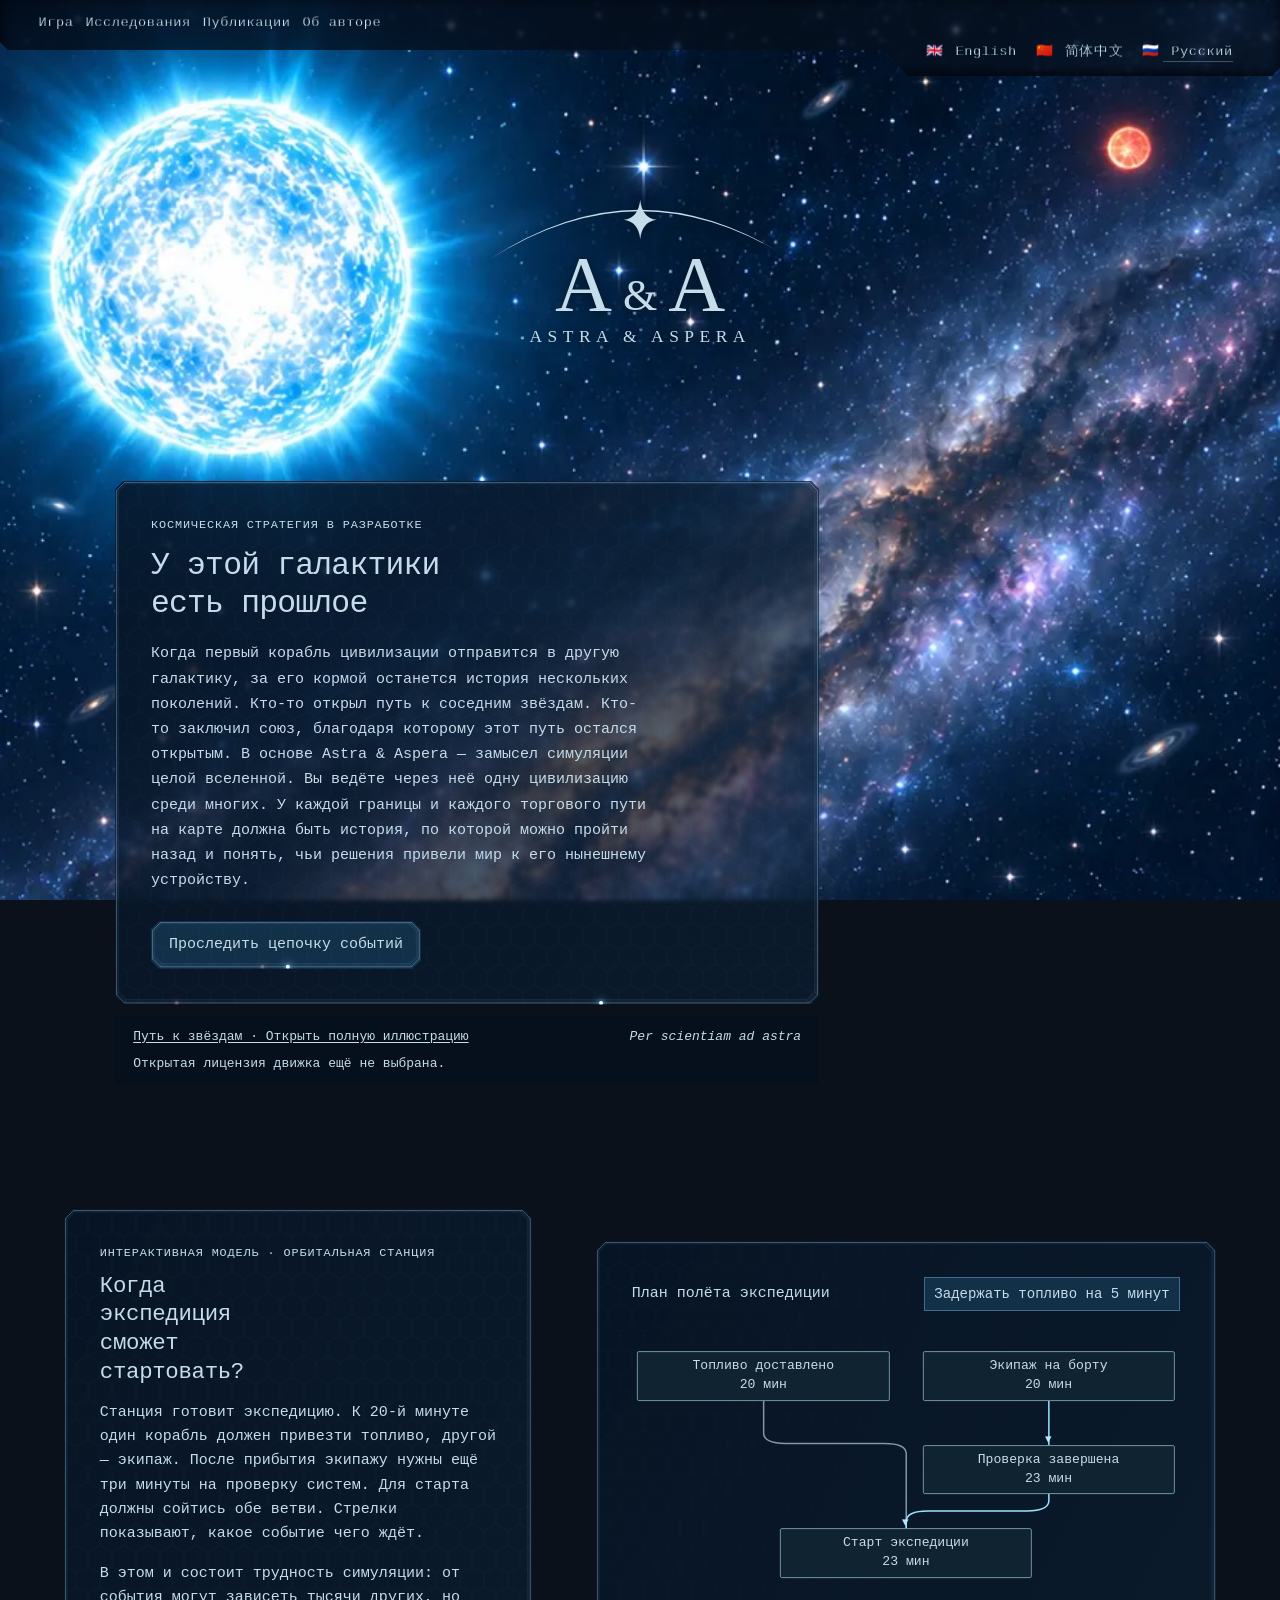
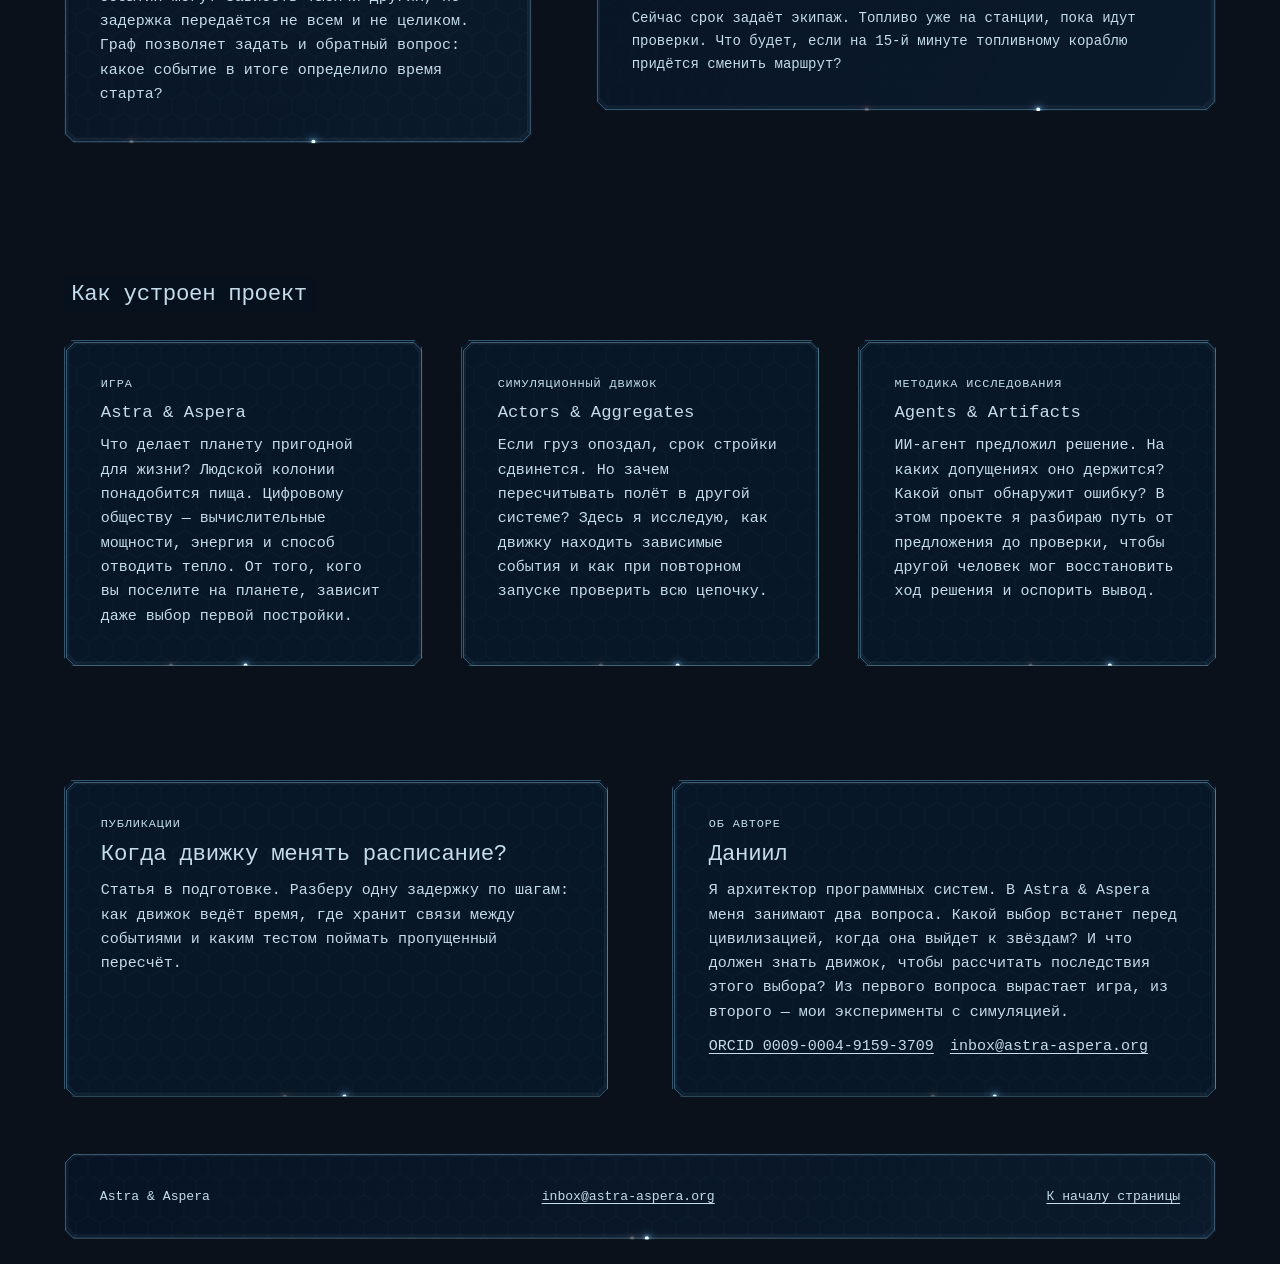
==== ru/index.html @ 6ee866bf "Publish site from c9730935cf9555c6093645570d5fc74ddfaf98fb" ====
<!doctype html>
<html lang="ru">
<head>
  <meta charset="utf-8">
  <meta name="viewport" content="width=device-width, initial-scale=1">
  <meta name="robots" content="noindex">
  <meta name="description" content="Astra &amp; Aspera — космическая стратегия в разработке и независимое исследование причинной симуляции.">
  <title>Astra &amp; Aspera — космическая стратегия и исследования симуляции</title>
  <link rel="icon" href="data:,">
  <link rel="stylesheet" href="../assets/site-b5607287b149.css">
  <link rel="stylesheet" href="../assets/shuttle-39457a4072d8.css">
  <link rel="stylesheet" href="../assets/engraving-8d20823aba18.css">
  <script src="../assets/engraving-d475fd529388.js" defer></script>
  <script src="../assets/prism-light-0531a4c3f6a3.js" defer></script>
  
  <script src="../assets/site-c5b9c8549734.js" defer></script>
<link rel="alternate" hreflang="en" href="https://ru.astra-aspera.org/en/">
<link rel="alternate" hreflang="ru" href="https://ru.astra-aspera.org/ru/">
<link rel="alternate" hreflang="zh-hans" href="https://ru.astra-aspera.org/zh-hans/">
</head>
<body data-locale="ru">
  <div class="world" aria-hidden="true"><div class="flight-sky" aria-hidden="true"><img class="world-art" src="../assets/world-672-7d5450fd6c4e.webp" srcset="../assets/world-448-f3edd1e301c7.webp 448w, ../assets/world-512-ac9b28bb1cc3.webp 512w, ../assets/world-672-7d5450fd6c4e.webp 672w, ../assets/world-887-c8f893ffc54e.webp 887w" sizes="(max-width: 600px) max(100vw, 59vh), max(100vw, 50vh)" width="887" height="1774" fetchpriority="high" alt=""><i hidden></i></div></div>
  <a class="skip" href="#main" data-copy="skip">Перейти к содержанию</a>
  <header class="site-header">
    <div class="shell header-inner">
      
      <nav class="primary-nav" data-label="navigation" aria-label="Основная навигация">
        <a href="#game" data-copy="game">Игра</a>
        <a href="#research" data-copy="research">Исследования</a>
        <a href="#publications" data-copy="publications">Публикации</a>
        <a href="#about" data-copy="about">Об авторе</a>
      </nav>
      <nav class="languages" data-label="languages" aria-label="Выбор языка страницы">
        <a href="../en/" hreflang="en" lang="en" data-lang="en"><span aria-hidden="true">🇬🇧</span> English</a>
        <a href="../zh-hans/" hreflang="zh-Hans" lang="zh-Hans" data-lang="zh-hans"><span aria-hidden="true">🇨🇳</span> 简体中文</a>
        <a href="../ru/" hreflang="ru" lang="ru" data-lang="ru" aria-current="true"><span aria-hidden="true">🇷🇺</span> Русский</a>
      </nav>
    </div>
  </header>

  <main id="main">
    <section class="hero" id="top" aria-labelledby="hero-title">
      
      <div class="sky-sign" role="img" aria-label="Astra &amp; Aspera">
        <svg viewBox="0 0 460 180" aria-hidden="true"><path d="M66 69 Q230 -39 394 69 Q230 -36 66 69Z" fill="currentColor"/><path d="M230 4 Q232 24 248 26 Q232 28 230 47 Q228 28 212 26 Q228 24 230 4Z" fill="currentColor"/>
        <text x="230" y="124" text-anchor="middle" font-family="Georgia,serif" font-size="86" fill="currentColor">A<tspan font-size="48"> &amp; </tspan>A</text>
        <text x="230" y="159" text-anchor="middle" font-family="Georgia,serif" font-size="19" letter-spacing="6" fill="currentColor">ASTRA &amp; ASPERA</text></svg>
      </div><div class="shell hero-grid">
        <div class="hero-copy">
          <p class="section-label" data-copy="heroLabel">Космическая стратегия в разработке</p>
          <h1 id="hero-title" data-copy="heroTitle">У этой галактики есть прошлое</h1>
          <p class="hero-intro" data-copy="heroIntro">Когда первый корабль цивилизации отправится в другую галактику, за его кормой останется история нескольких поколений. Кто-то открыл путь к соседним звёздам. Кто-то заключил союз, благодаря которому этот путь остался открытым. В основе Astra &amp; Aspera — замысел симуляции целой вселенной. Вы ведёте через неё одну цивилизацию среди многих. У каждой границы и каждого торгового пути на карте должна быть история, по которой можно пройти назад и понять, чьи решения привели мир к его нынешнему устройству.</p>
          <a class="button" href="#simulation"><span data-copy="seeExample">Проследить цепочку событий</span></a>
        </div>
        <figure class="hero-art">
          <figcaption>
            <a href="../assets/path-to-the-stars-f60a72b9fb0e.webp" class="full-art" data-copy="artCaption">Путь к звёздам · Открыть полную иллюстрацию</a>
            <span data-copy="motto" class="motto" lang="la">Per scientiam ad astra</span>
            <span class="license-note" data-copy="licenseNote">Открытая лицензия движка ещё не выбрана.</span>
          </figcaption>
        </figure>
      </div>
    </section>

    <section class="shell simulation" id="simulation" aria-labelledby="simulation-title">
      <div class="section-intro">
        <p class="section-label" data-copy="simulationLabel">Интерактивная модель · Орбитальная станция</p>
        <h2 id="simulation-title" data-copy="simulationTitle">Когда экспедиция сможет стартовать?</h2>
        <p data-copy="simulationBody">Станция готовит экспедицию. К 20-й минуте один корабль должен привезти топливо, другой — экипаж. После прибытия экипажу нужны ещё три минуты на проверку систем. Для старта должны сойтись обе ветви. Стрелки показывают, какое событие чего ждёт.</p>
        <p class="graph-problem" data-copy="problem">В этом и состоит трудность симуляции: от события могут зависеть тысячи других, но задержка передаётся не всем и не целиком. Граф позволяет задать и обратный вопрос: какое событие в итоге определило время старта?</p>
      </div>
      <div class="timeline prism" id="timeline">
        <div class="timeline-header">
          <p data-copy="timelineTitle">План полёта экспедиции</p>
          <button type="button" id="delay" aria-pressed="false" data-copy="applyDelay">Задержать топливо на 5 минут</button>
        </div>
        <span hidden data-copy="changed">Топливо опоздало на пять минут, а старт сдвинулся всего на две. Три минуты задержки пришлись на проверку систем. Теперь экспедиция ждёт топливо. Расписание экипажа пересчитывать не пришлось.</span>
        <span hidden data-copy="resetDelay">Вернуть исходный маршрут</span>
        <span hidden id="minute-format">{n} мин</span>
        <div class="causal-map">
          <svg class="routes" viewBox="0 0 100 100" preserveAspectRatio="none" aria-hidden="true">
            <path class="fuel-link" d="M24 18 V40 Q24 44 28 44 H46 Q50 44 50 48 V83"/>
            <path class="crew-link" d="M76 18 V53 M76 54 V66 Q76 70 72 70 H54 Q50 70 50 74 V83"/>
          </svg>
          <div class="event arrival-a"><span data-copy="missionA">Топливо доставлено</span><strong id="arrival-a" data-time="20">20 мин</strong></div>
          <div class="event arrival-b"><span data-copy="missionB">Экипаж на борту</span><strong id="arrival-b" data-time="20">20 мин</strong></div>
          <div class="event checked"><span data-copy="checks">Проверка завершена</span><strong id="checked" data-time="23">23 мин</strong></div>
          <div class="event departs"><span data-copy="departure">Старт экспедиции</span><strong id="departs" data-time="23">23 мин</strong></div>
        </div>
        <p class="timeline-note" id="timeline-note" role="status" data-copy="baseline">Сейчас срок задаёт экипаж. Топливо уже на станции, пока идут проверки. Что будет, если на 15-й минуте топливному кораблю придётся сменить маршрут?</p>
      </div>
    </section>

    <section class="shell directions" aria-labelledby="directions-title">
      <h2 id="directions-title" data-copy="directionsTitle">Как устроен проект</h2>
      <div class="direction-grid">
        <article id="game">
          <p class="section-label" data-copy="game">Игра</p>
          <h3 data-copy="gameName">Astra &amp; Aspera</h3>
          <p data-copy="gameBody">Что делает планету пригодной для жизни? Людской колонии понадобится пища. Цифровому обществу — вычислительные мощности, энергия и способ отводить тепло. От того, кого вы поселите на планете, зависит даже выбор первой постройки.</p>
        </article>
        <article id="research">
          <p class="section-label" data-copy="engineLabel">Симуляционный движок</p>
          <h3 data-copy="engineName">Actors &amp; Aggregates</h3>
          <p data-copy="engineBody">Если груз опоздал, срок стройки сдвинется. Но зачем пересчитывать полёт в другой системе? Здесь я исследую, как движку находить зависимые события и как при повторном запуске проверить всю цепочку.</p>
        </article>
        <article>
          <p class="section-label" data-copy="methodLabel">Методика исследования</p>
          <h3 data-copy="methodName">Agents &amp; Artifacts</h3>
          <p data-copy="methodBody">ИИ-агент предложил решение. На каких допущениях оно держится? Какой опыт обнаружит ошибку? В этом проекте я разбираю путь от предложения до проверки, чтобы другой человек мог восстановить ход решения и оспорить вывод.</p>
        </article>
      </div>
    </section>

    <section class="shell closing">
      <article id="publications">
        <p class="section-label" data-copy="publications">Публикации</p>
        <h2 data-copy="articleTitle">Когда движку менять расписание?</h2>
        <p data-copy="articleBody">Статья в подготовке. Разберу одну задержку по шагам: как движок ведёт время, где хранит связи между событиями и каким тестом поймать пропущенный пересчёт.</p>
      </article>
      <article id="about">
        <p class="section-label" data-copy="about">Об авторе</p>
        <h2 data-copy="authorName">Даниил</h2>
        <p data-copy="authorBody">Я архитектор программных систем. В Astra &amp; Aspera меня занимают два вопроса. Какой выбор встанет перед цивилизацией, когда она выйдет к звёздам? И что должен знать движок, чтобы рассчитать последствия этого выбора? Из первого вопроса вырастает игра, из второго — мои эксперименты с симуляцией.</p>
        <div class="contact-links">
          <a href="https://orcid.org/0009-0004-9159-3709">ORCID 0009-0004-9159-3709</a>
          <!--email_off-->
          <a href="mailto:inbox@astra-aspera.org">inbox@astra-aspera.org</a>
          <!--/email_off-->
        </div>
      </article>
    </section>
  </main>
  <footer class="shell footer"><span>Astra &amp; Aspera</span><a href="mailto:inbox@astra-aspera.org">inbox@astra-aspera.org</a><a href="#top" data-copy="backTop">К началу страницы</a></footer>
</body>
</html>
---- assets/site-b5607287b149.css ----
:root {
  color-scheme: dark;
  --ink: #f5efe4;
  --muted: #bdc6cc;
  --warm: #e8b27e;
  --cool: #9ddce5;
  --line: #394653;
  --dark: #0a111a;
  font: 100%/1.6 system-ui, sans-serif;
  background: var(--dark);
  color: var(--ink);
}

* { box-sizing: border-box; }
body { margin: 0; }
a { color: inherit; }
a:focus-visible, button:focus-visible { outline: 2px solid var(--cool); outline-offset: 5px; }
button { font: inherit; }
section, article { scroll-margin-block-start: 1.5rem; }
h1, h2, h3, p, figure { margin: 0; }
h1, h2, h3 { font-family: Georgia, "Songti SC", "Noto Serif CJK SC", serif; font-weight: 400; line-height: 1.1; }
h2 { font-size: clamp(2.1rem, 4vw, 3.65rem); letter-spacing: -.03em; }
h3 { font-size: clamp(1.65rem, 2.6vw, 2.25rem); }
p { color: var(--muted); }

.shell { width: min(87.5rem, calc(100% - 2 * clamp(1.25rem, 5vw, 5rem))); margin-inline: auto; }
.skip { position: fixed; inset: .75rem auto auto .75rem; padding: .5rem 1rem; background: var(--dark); z-index: 2; transform: translateY(-200%); }
.skip:focus { transform: translateY(0); }
.site-header { position: relative; border-bottom: 1px solid var(--line); background: #0b121be8; }
.header-inner { min-height: 4.75rem; display: grid; grid-template-columns: auto 1fr auto; align-items: center; gap: 1.3rem; }
.brand { display: inline-flex; align-items: center; gap: .65rem; text-decoration: none; font: 1.2rem/1.2 Georgia, serif; white-space: nowrap; }
.brand-mark { color: var(--warm); font-size: 1.4rem; text-shadow: 0 0 .65rem #e8b27e70; }
.primary-nav { display: flex; justify-content: center; gap: clamp(.8rem, 2vw, 2.2rem); }
.primary-nav a, .languages a { text-decoration: none; font-size: .875rem; }
.primary-nav a { color: var(--muted); }
.primary-nav a:hover, .footer a:hover { color: var(--warm); }
.languages { display: flex; align-items: center; gap: .15rem; }
.languages a { white-space: nowrap; padding: .35rem .5rem; border: 1px solid transparent; color: var(--muted); }
.languages a[aria-current="true"], .languages a:hover { border-color: #a67957; color: var(--ink); background: #8c63451e; }
.languages span { margin-inline-end: .18rem; }

.hero { padding-block: clamp(2.65rem, 7vw, 7rem) clamp(2.5rem, 5.4vw, 5rem); background: radial-gradient(ellipse at 59% 76%, #5139286b 0%, transparent 46%), radial-gradient(ellipse at 89% 20%, #22445865 0%, transparent 52%), var(--dark); }
.hero-grid { display: grid; grid-template-columns: minmax(15rem, 1fr) minmax(0, 1.69fr); align-items: center; gap: clamp(1.6rem, 4.2vw, 4.2rem); }
.prototype-status { display: inline-block; margin-bottom: .85rem; padding: .18rem .5rem; border: 1px solid #7b9ba8; color: var(--cool); font-size: .875rem; }
.section-label { color: var(--warm); font-size: .875rem; font-weight: 650; line-height: 1.4; letter-spacing: .11em; text-transform: uppercase; }
h1 { margin-block: .85rem 1.2rem; font-size: clamp(3.25rem, 5.15vw, 5.8rem); letter-spacing: -.05em; text-wrap: balance; }
.hero-intro { font-size: clamp(1rem, 1.35vw, 1.2rem); max-width: 33ch; }
.button { display: inline-flex; margin-top: 1.75rem; padding: .72rem 1.12rem; border: 1px solid #c28d63; text-decoration: none; color: var(--ink); background: #ab774b24; box-shadow: 2px 2px .85rem #d9955c1f; }
.button:hover { background: #ab774b4f; }
.hero-art { min-width: 0; }
.art-frame { position: relative; padding: .42rem; border: 1px solid #69707d; border-right-color: #e4af81; border-bottom-color: #e4af81; background: #18253364; box-shadow: .3rem .35rem 1.2rem #eeb27d33; }
.art-frame img { display: block; width: 100%; height: auto; }
.hero-art figcaption { display: flex; justify-content: space-between; gap: .4rem 1.1rem; flex-wrap: wrap; margin-top: .7rem; color: var(--muted); font-size: .8125rem; }
.full-art { text-underline-offset: .18em; }
.full-art:hover { color: var(--ink); }
.motto { color: #e0bd9e; font-family: Georgia, serif; font-style: italic; }
.license-note { flex-basis: 100%; }

.simulation { padding-block: clamp(2.6rem, 6vw, 5.7rem); display: grid; grid-template-columns: minmax(0, .86fr) minmax(0, 1.14fr); gap: clamp(1.4rem, 5vw, 5rem); align-items: center; }
.section-intro h2 { margin-block: .65rem .9rem; max-width: 14ch; }
.section-intro > p:last-child { max-width: 45ch; }
.prism { border: 1px solid #677886; border-right-color: #a5c9d5; border-bottom-color: #a5c9d5; background: radial-gradient(ellipse at 0% 0%, #2343556b, transparent 74%), #101c27; box-shadow: 3px 3px .9rem #7acbe51b; }
.timeline { position: relative; isolation: isolate; padding: clamp(1rem, 2vw, 1.65rem); --label-width: 5.6rem; --value-width: 3.75rem; --track-gap: .7rem; }
.timeline::before {
  position: absolute;
  content: "";
  inset: 0;
  z-index: -1;
  opacity: .20;
  background: url("data:image/svg+xml,%3Csvg xmlns='http://www.w3.org/2000/svg' width='36' height='20' viewBox='0 0 36 20'%3E%3Cpath d='M0 0H6l6 10-6 10H0m12-10h12l6 10h6M24 10l6-10h6' fill='none' stroke='%23a1c2ce' stroke-width='.65'/%3E%3C/svg%3E") repeat;
  mask-image: linear-gradient(115deg, #000, transparent 85%);
}
.timeline-header { display: flex; align-items: center; justify-content: space-between; gap: .7rem; margin-bottom: .9rem; flex-wrap: wrap; }
.timeline-header > p { color: var(--ink); font-weight: 600; }
.timeline-header button { cursor: pointer; padding: .3rem .6rem; border: 1px solid #7b9ba8; background: #0c1825; color: var(--cool); font-size: .875rem; }
.timeline-header button:hover, .timeline-header button[aria-pressed="true"] { background: #233b48; }
.timeline-axis { height: 1.35rem; position: relative; margin-inline: calc(var(--label-width) + var(--track-gap)) calc(var(--value-width) + var(--track-gap)); font: .8rem/1.1 ui-monospace, monospace; color: var(--muted); }
.timeline-axis span { position: absolute; transform: translateX(-50%); }
.timeline-axis span:nth-child(1) { left: 0; }
.timeline-axis span:nth-child(2) { left: 23.077%; }
.timeline-axis span:nth-child(3) { left: 61.538%; }
.timeline-axis span:nth-child(4) { left: 100%; }
.mission { display: grid; grid-template-columns: var(--label-width) minmax(0, 1fr) var(--value-width); gap: var(--track-gap); align-items: center; min-height: 2rem; font-size: .875rem; }
.track { height: .375rem; background: #63758354; position: relative; }
.flight { display: block; position: relative; height: 100%; width: 61.538%; background: var(--cool); transition: width .35s ease, background-color .35s ease; }
.flight::after { content: ""; position: absolute; right: 0; top: 50%; width: .5rem; height: .5rem; border-radius: 50%; transform: translate(50%, -50%); background: inherit; }
.flight-b { background: #aebbd4; }
.timeline.is-delayed .flight-a { width: 100%; background: var(--warm); }
.mission-time { text-align: end; font-variant-numeric: tabular-nums; white-space: nowrap; }
.timeline-note { margin-top: .75rem; font-size: .875rem; }

.directions { border-top: 1px solid var(--line); padding-block: clamp(2.1rem, 4.5vw, 4rem); }
.direction-grid { margin-top: 1.75rem; display: grid; grid-template-columns: repeat(3, minmax(0, 1fr)); gap: clamp(1.2rem, 3vw, 3rem); }
.direction-grid article { padding-top: 1rem; border-top: 1px solid #78604e; }
.direction-grid h3 { margin-block: .48rem .65rem; }
.closing { border-top: 1px solid var(--line); display: grid; grid-template-columns: 1fr 1fr; gap: clamp(1.3rem, 5vw, 5rem); padding-block: clamp(2.2rem, 4.4vw, 4rem); }
.closing h2 { font-size: clamp(1.8rem, 3vw, 2.8rem); margin-block: .45rem .65rem; }
.contact-links { display: flex; flex-wrap: wrap; gap: .45rem 1rem; margin-top: .65rem; color: var(--cool); text-underline-offset: .18rem; }
.footer { padding-block: 1.1rem 1.5rem; border-top: 1px solid var(--line); font: 1rem Georgia, serif; }
.footer a { text-decoration: none; }

[lang="zh-Hans"] h1, [lang="zh-Hans"] h2 { letter-spacing: 0; }

@media (max-width: 62rem) {
  .header-inner { grid-template-columns: 1fr auto; gap: .65rem 1rem; padding-block: .8rem; }
  .primary-nav { grid-column: 1 / -1; grid-row: 2; justify-content: flex-start; flex-wrap: wrap; }
  .languages { justify-self: end; }
}

@media (max-width: 47rem) {
  .hero-grid, .simulation, .closing { grid-template-columns: 1fr; }
  .hero-intro { max-width: 42ch; }
  h1 { max-width: 16ch; text-wrap: initial; }
  .section-intro h2 { max-width: none; }
  .direction-grid { gap: 1.4rem; grid-template-columns: 1fr; }
}

@media (max-width: 30rem) {
  .header-inner { display: flex; flex-wrap: wrap; justify-content: space-between; }
  .primary-nav { order: 2; column-gap: .85rem; }
  .languages a { padding-inline: .35rem; }
  .timeline { --label-width: 4.65rem; --value-width: 3.5rem; --track-gap: .55rem; }
}

@media (prefers-reduced-motion: reduce) { .flight { transition: none; } }

:root,h1,h2,h3,.motto{font-family:Menlo,Consolas,monospace}
body{background:#07101b}
.hero{padding-top:0;background:#081321}
.flight-sky{position:relative;overflow:hidden;height:clamp(160px,41vw,650px);background:none}
.flight-sky i{position:absolute;width:8px;height:8px;border-radius:50%;background:#eefff9;box-shadow:0 0 12px 4px #83ffdd;transform:translate(-50%,-50%) rotate(-6deg)}
.flight-sky i::before{content:"";position:absolute;right:4px;top:2px;width:clamp(110px,18vw,210px);height:4px;background:linear-gradient(90deg,transparent,#85ffe9);clip-path:polygon(0 50%,100% 0,100% 100%)}
.hero-grid{padding-top:2rem}

body{isolation:isolate;background:transparent;--muted:#deeaf4}
.world{position:fixed;inset:0;z-index:-1;overflow:hidden;background:#061323;pointer-events:none}
.world .flight-sky{position:absolute;top:0;left:50%;margin-left:min(-50vw,-25vh);width:max(100vw,50vh);height:auto;aspect-ratio:1/2;background-size:100% 100%;will-change:transform}
.hero{background:transparent;padding-bottom:3rem}
.sky-sign{color:#fff3df;display:grid;place-items:center;min-height:clamp(340px,55vh,660px)}
.sky-sign svg{width:clamp(235px,33vw,480px);filter:drop-shadow(0 2px 6px #041323)}
.hero-grid{display:block;padding-top:0}.hero-copy,.section-intro,.direction-grid article,.closing article,.footer,.timeline{padding:clamp(18px,2.8vw,38px);background:#081a2bcc;backdrop-filter:blur(2px);border:1px solid #8bd8ff50;clip-path:polygon(8px 0,calc(100% - 8px) 0,100% 8px,100% calc(100% - 8px),calc(100% - 8px) 100%,8px 100%,0 calc(100% - 8px),0 8px)}
.hero-copy{max-width:46rem}.hero-copy h1{font-size:clamp(2rem,4.3vw,4rem)}.hero-art{max-width:46rem}.hero-art figcaption{background:#07111dd6;padding:10px 18px;color:#dae6ed}
.directions>h2{text-shadow:0 2px 8px #001020}.footer{font-family:inherit}

.world .flight-sky{background:center/100% 100% url([data-uri])}
.world-art{width:100%;height:100%;display:block}
.optic{position:absolute;inset:0;width:100%;height:100%;pointer-events:none;overflow:visible}
.optic polygon{fill:none;stroke:#95c7e350;stroke-width:1}
.optic circle{fill:#efffff;filter:drop-shadow(0 0 2px currentColor) drop-shadow(0 0 5px currentColor)}
.glass{position:relative;isolation:isolate;border:0;box-shadow:none;background:linear-gradient(118deg,#071527d9,#0c2035a6);clip-path:polygon(8px 0,calc(100% - 8px) 0,100% 8px,100% calc(100% - 8px),calc(100% - 8px) 100%,8px 100%,0 calc(100% - 8px),0 8px)}
.glass::before{content:"";position:absolute;inset:0;pointer-events:none;z-index:-1;background-image:url("data:image/svg+xml,%3Csvg xmlns='http://www.w3.org/2000/svg' width='24' height='42'%3E%3Cpath d='M0 7l12-7 12 7v14l-12 7L0 21zM0 21l-12 7v14L0 49l12-7V28' fill='none' stroke='%239ddfff' stroke-opacity='.09' stroke-width='.7'/%3E%3C/svg%3E")}
.hero-copy{margin-inline-start:clamp(0px,4vw,54px);max-width:44rem}
.hero-copy h1{max-width:15ch;letter-spacing:-.055em}.hero-intro{max-width:54ch}
.hero-art{margin-inline-start:clamp(0px,4vw,54px);max-width:44rem}
.section-label{color:#abcde1;font-size:.78rem}.sky-sign{min-height:clamp(245px,45vh,480px)}
.button,.timeline-header button{color:#deefff;background:#133049;border-color:#80c8ee66}
.directions,.closing,.footer{border:0}.directions>h2{width:fit-content;padding:.12em .32em;background:#071321ad}
@media(max-width:600px){.hero-copy,.hero-art{margin-inline-start:0}.hero-copy h1{font-size:2rem}.sky-sign{min-height:32vh}.direction-grid,.closing{gap:.85rem}.hero-art figcaption{line-height:1.5}}
/* Leave a real descent on tall phones while retaining both star centres. */
@media(max-width:600px){
  .world .flight-sky{width:max(100vw,59vh);margin-left:min(-50vw,-29.5vh)}
  .hero-copy h1{line-height:1.13;letter-spacing:-.045em}
  .hero-intro{line-height:1.65}
}
.glass::before{opacity:.43}

.optic .facet{fill:#a9dcff0b;stroke:#a5d9f71d;stroke-width:.55}

/* One cool ink across scripts. Size and spacing establish the reading order. */
:root{--letter:#c5dcea;--ink:var(--letter)}
body{--muted:var(--letter);font-size:.9375rem;line-height:1.62;-webkit-font-smoothing:antialiased}
.hero-copy h1{font-size:clamp(1.55rem,2.45vw,2.15rem);max-width:23ch;line-height:1.2;letter-spacing:-.025em;font-weight:400}
h2,.closing h2{font-size:clamp(1.25rem,1.75vw,1.6rem);line-height:1.28;letter-spacing:-.015em}
h3{font-size:clamp(1.05rem,1.35vw,1.24rem);line-height:1.35}
.hero-intro{font-size:.9375rem;line-height:1.68;max-width:55ch}
.section-label,.timeline-header>p{font-weight:400}
.section-label{font-size:.74rem;letter-spacing:.075em}
.sky-sign,.section-label,.hero-art figcaption,.motto,.full-art:hover,.footer a:hover,.button,.timeline-header button,.contact-links{color:var(--letter)}
.directions>h2{text-shadow:none}
.footer{display:flex;gap:12px 24px;align-items:baseline;justify-content:space-between;flex-wrap:wrap;font-size:.82rem}
.footer a{text-decoration:underline;text-underline-offset:.25em}

.graph-problem{margin-top:1em}
.causal-map{position:relative;height:260px;margin:18px 0}
.routes{position:absolute;inset:0;width:100%;height:100%;fill:none;stroke:#8296a9}
.routes path{stroke-width:1.5;vector-effect:non-scaling-stroke}
.crew-link,.is-delayed .fuel-link{stroke:#9be4ff}
.is-delayed .crew-link{stroke:#8296a9}
.event{position:absolute;width:46%;padding:6px 4px;text-align:center;line-height:1.25;font-size:.82rem;background:#102331;border:1px solid #7193a2;border-radius:2px;transform:translate(-50%,-50%)}
.event strong{display:block;font-weight:400;margin-top:3px}
.arrival-a{left:24%;top:18%}.arrival-b{left:76%;top:18%}.checked{left:76%;top:54%}.departs{left:50%;top:86%}
.checked::before,.departs::before{content:'▾';position:absolute;top:-14px;left:calc(50% - .3em);color:#b8eaff}
.is-delayed .arrival-a,.is-delayed .departs{border-color:#ade8ff}
@media(prefers-reduced-motion:no-preference){.is-delayed .fuel-link{stroke-dasharray:5 3;animation:route-event .65s linear 2}@keyframes route-event{to{stroke-dashoffset:-16}}}
---- assets/shuttle-39457a4072d8.css ----
/* Local +x follows the flight heading. The nozzle sits on the original light source. */
.flight-sky i::after, .comet::after {
  content: "";
  position: absolute;
  left: 3px;
  top: 50%;
  width: clamp(26px, 3vw, 38px);
  aspect-ratio: 42 / 21;
  transform: translateY(-50%);
  background: url("data:image/svg+xml,%3Csvg xmlns='http://www.w3.org/2000/svg' viewBox='0 0 42 21'%3E%3Cpath d='M3 8 1 4 7 5 13 8 22 7 11 1 17 1 31 7Q39 8 41 10Q38 13 31 13L12 20 7 19 20 12 8 13 2 15 4 11Z' fill='%23598598' stroke='%23c6e4ed' stroke-width='.7' stroke-linejoin='round'/%3E%3Cpath d='M4 8 23 7 35 9 40 10 24 10 7 12Z' fill='%23d7eaf0'/%3E%3Cpath d='m23 8 7-.1 5 1.5-10 .2Z' fill='%23132e49'/%3E%3Cpath d='m4 8-1 4' stroke='%23afffeb' stroke-width='2'/%3E%3C/svg%3E") center / contain no-repeat;
}
---- assets/engraving-8d20823aba18.css ----
.site-header{position:relative;isolation:isolate;z-index:2;border:0;background:transparent;font-family:Menlo,Consolas,monospace}
.site-header::before{content:"";position:absolute;inset:0;z-index:-1;background:#030405;box-shadow:inset 0 -1px #304452;clip-path:polygon(0 0,100% 0,100% calc(100% - 8px),calc(100% - 8px) 100%,var(--wing,73%) 100%,calc(var(--wing,73%) - 12px) calc(100% - 12px),8px calc(100% - 12px),0 calc(100% - 20px))}
.site-header .header-inner{display:flex;flex-wrap:wrap;align-items:center;justify-content:space-between;gap:8px 20px;width:100%;padding:10px clamp(12px,3vw,46px) 20px;min-height:60px;margin:0;box-sizing:border-box}
.site-header .brand,.site-header nav a{font-family:inherit;font-style:normal;font-weight:600;line-height:1.4;letter-spacing:.035em;text-decoration:none}
.site-header .brand{font-size:1.15rem;white-space:nowrap}.site-header .brand-mark{display:none}
.site-header .languages,.site-header .primary-nav{display:flex;align-items:center;flex-wrap:wrap;gap:6px 12px}
.site-header nav a{font-size:.85rem}
.site-header .languages{transform:translateY(5px)}
.site-header .languages a{padding:2px;border:0}
.site-header a:not(:focus-visible){background-color:transparent}
@media(max-width:680px){.site-header .header-inner{justify-content:flex-start}.site-header .languages{margin-left:auto}.site-header .primary-nav{gap:5px 12px}}

.site-header{--step:26px}
.site-header::before{background:linear-gradient(110deg,#030812ba,#081321a8);box-shadow:inset 0 -3px 12px #01030ae0;backdrop-filter:blur(2px);clip-path:polygon(0 0,100% 0,100% calc(100% - 8px),calc(100% - 8px) 100%,var(--wing) 100%,calc(var(--wing) - var(--step)) calc(100% - var(--step)),8px calc(100% - var(--step)),0 calc(100% - var(--step) - 8px))}
.site-header .header-inner{align-items:start;min-height:76px;padding:10px clamp(12px,3vw,46px) 8px}
.site-header .primary-nav{order:0;justify-content:flex-start;padding-block:3px}
.site-header .languages{margin-left:auto;align-self:end;transform:none;padding:4px}
@media(max-width:760px){.site-header .header-inner{display:grid;grid-template-columns:minmax(0,1fr) auto;gap:4px;padding-inline:12px}.site-header .primary-nav{grid-column:1;grid-row:1;align-self:start;padding:0 0 26px;gap:2px 12px}.site-header .languages{grid-column:2;grid-row:1;display:grid;gap:0}.site-header nav a{font-size:.78rem}}

.site-header{--letter:#c5dcea}
.site-header .languages a,.site-header .languages a:hover,.site-header .languages a[aria-current=true]{color:var(--letter);border:0;background:transparent;text-decoration:none}
.site-header .engraved{font:400 1em/1.45 Menlo,Consolas,"PingFang SC","Microsoft YaHei",monospace;letter-spacing:.045em;color:transparent;background:radial-gradient(ellipse 60px 28px at var(--cx,-300px) 50%,#eff8ff,transparent),linear-gradient(var(--letter),var(--letter));background-clip:text;-webkit-background-clip:text;filter:url(#cut-letter)}
.site-header .languages a[aria-current=true] .engraved{border-bottom:1px solid #c5dcea80;padding-bottom:2px}
.site-header a:hover .engraved{opacity:.85}
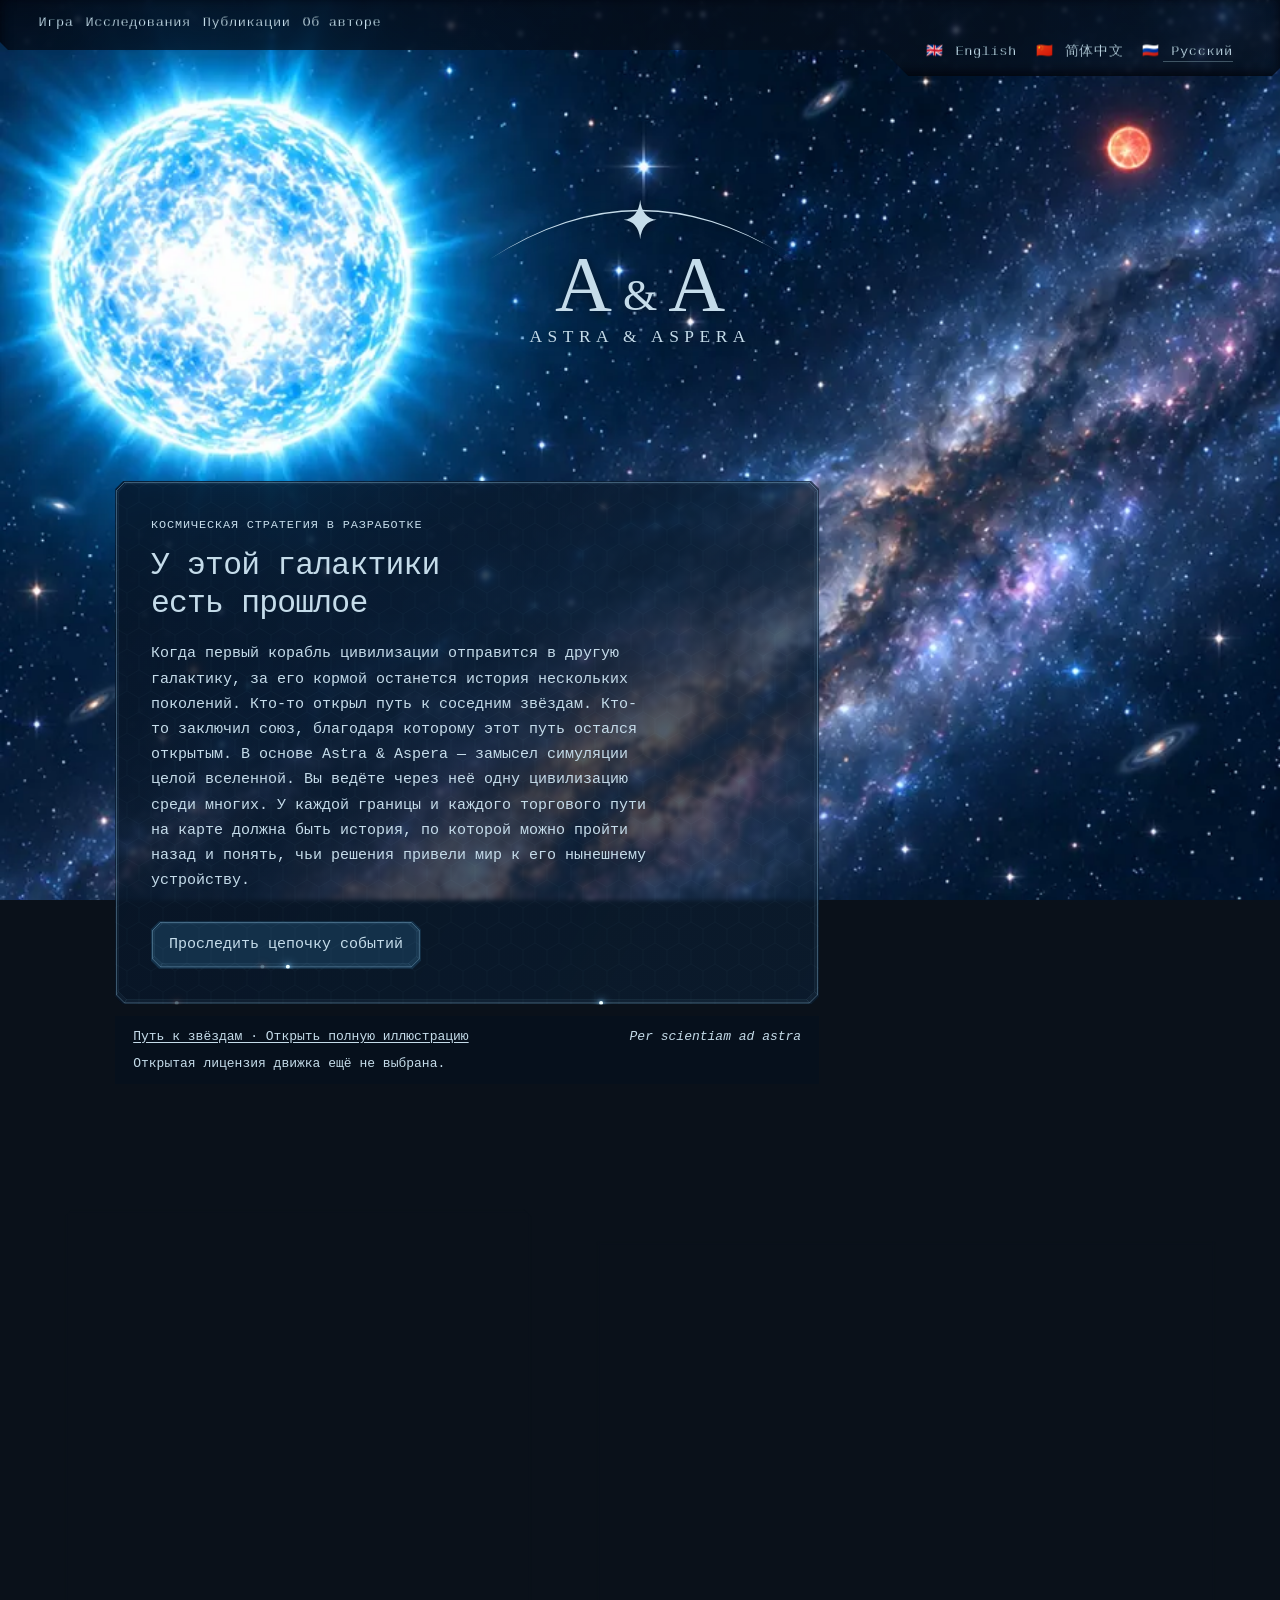
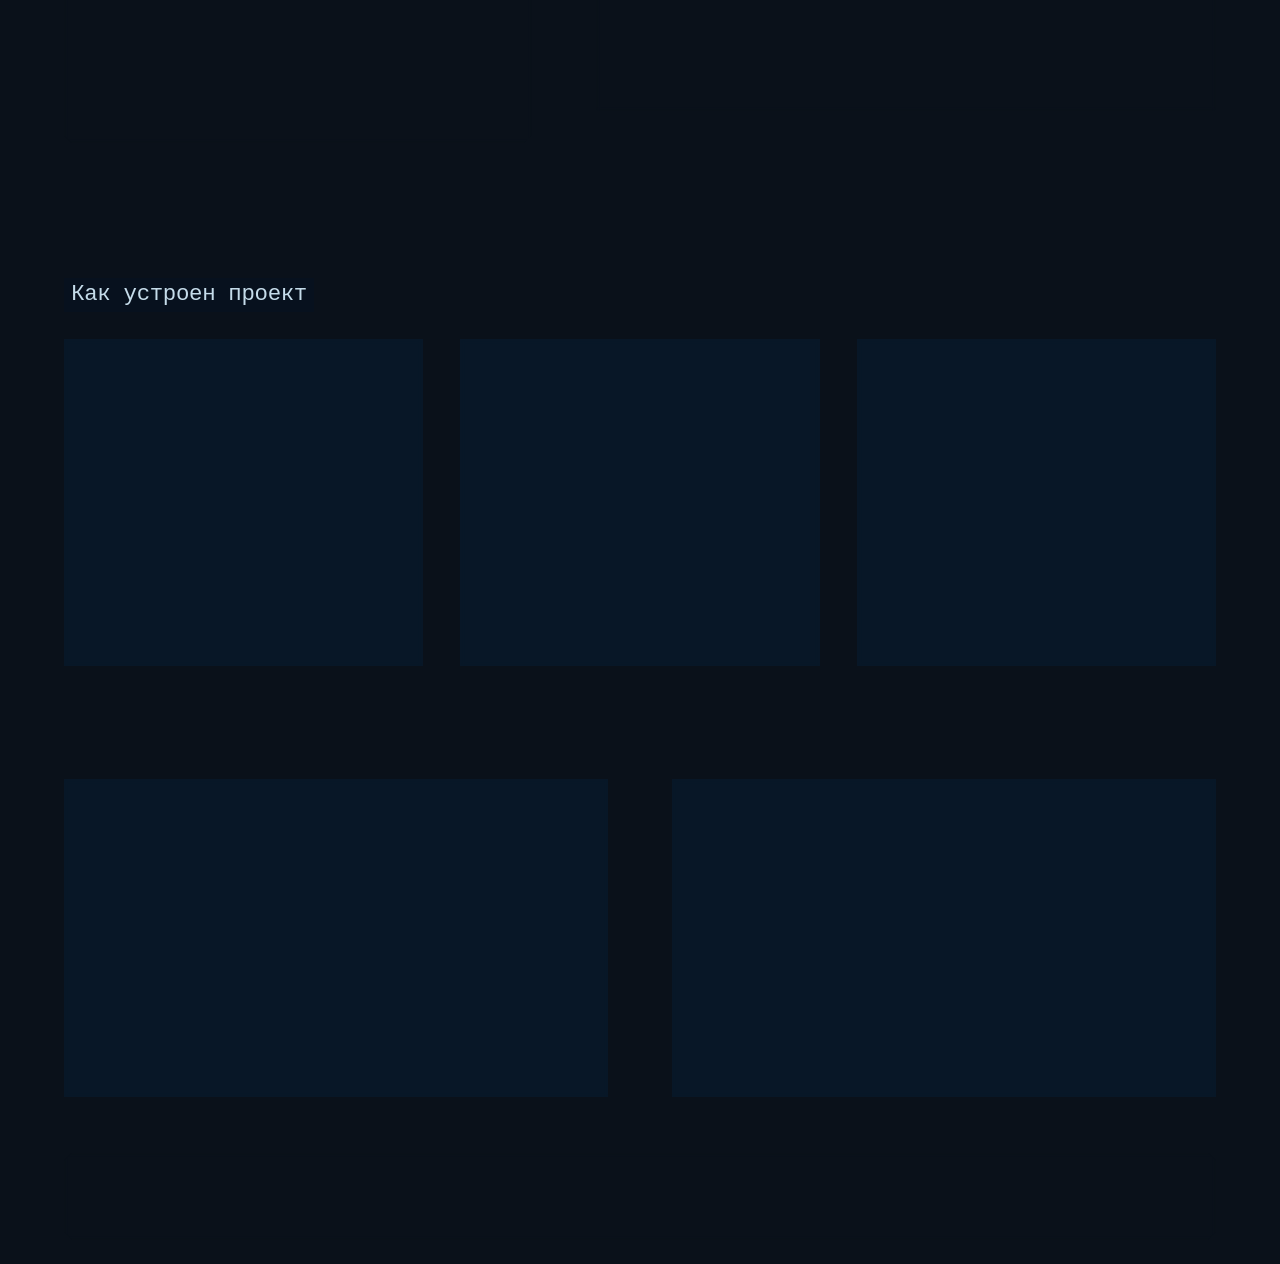
==== commit f71253ce: "Publish site from 8be280affd2a2803bf335c56ec00755ca92db482" ====
(no text change in the page or its own stylesheets)
